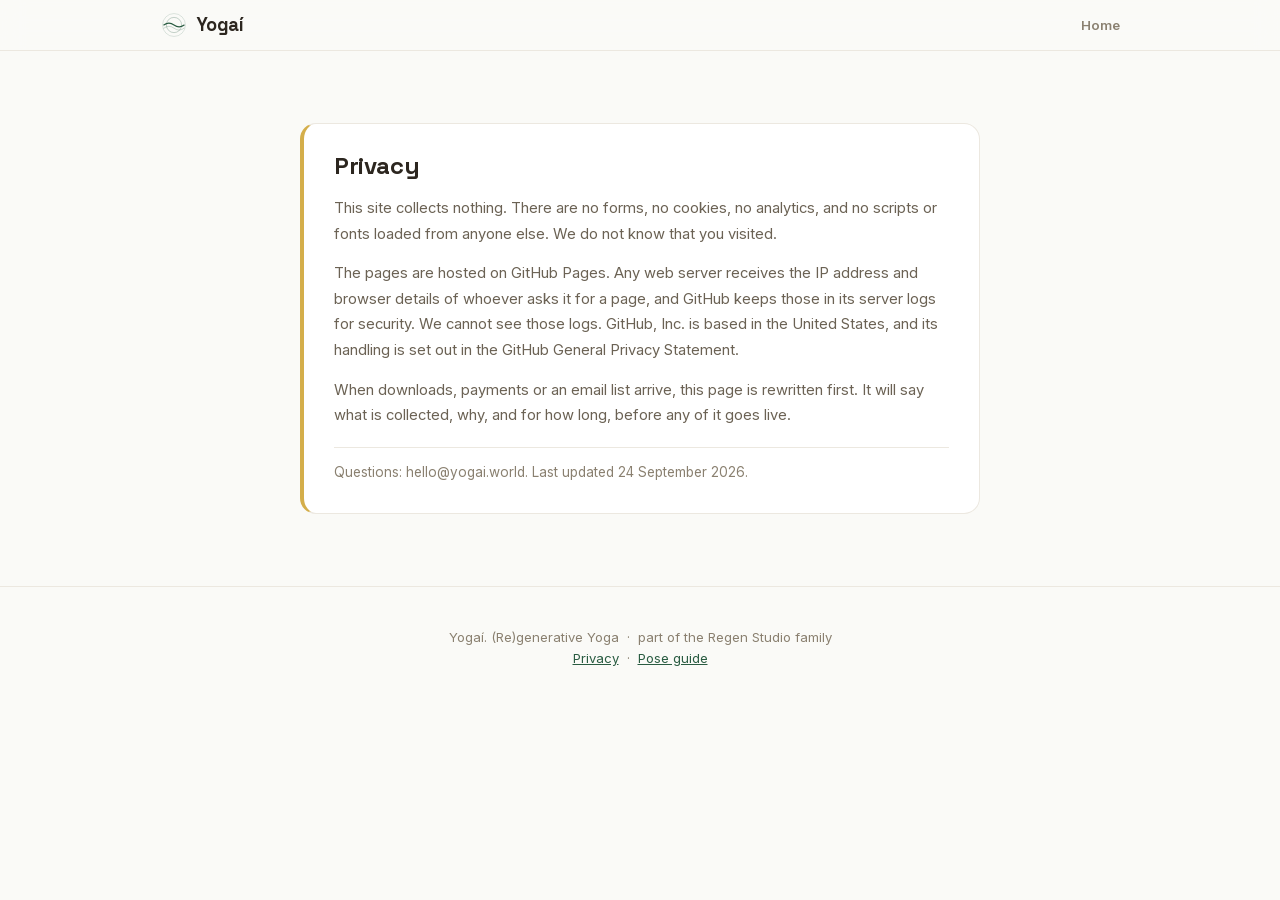
==== privacy.html @ 18ec5649 "Coming-soon page for yogai.world Built by build_site_previews.py --deploy in the private source repo" ====
<!DOCTYPE html>
<html lang="en" dir="ltr">
<head>
<meta charset="utf-8">
<meta name="viewport" content="width=device-width, initial-scale=1">
<title>Yogaí: Privacy</title>
<link rel="stylesheet" href="assets/fonts/fonts.css">
<style>
    :root {
      --forest-50: #e8f0eb; --forest-100: #c4dece; --forest-200: #8dbb9e;
      --forest-300: #6b9e80; --forest-400: #4a7d5e; --forest-500: #2a5c42;
      --forest-600: #224b37; --forest-700: #1a3d2c; --forest-800: #163328;
      --forest-900: #0c1a14;
      --gold-50: #fef9ed; --gold-100: #fcefc8; --gold-200: #f0d98a;
      --gold-300: #e8c86a; --gold-400: #d4ae4a; --gold-500: #c9a035;
      --gold-600: #a8852c; --gold-700: #8a6d1e;
      --stone-50: #fafaf7; --stone-100: #f5f3ee; --stone-200: #ece8e0;
      --stone-300: #ddd7cc; --stone-400: #b5ad9e; --stone-500: #8a8070;
      --stone-600: #6b6254; --stone-700: #4a4238; --stone-800: #2c261f;
    }

    *, *::before, *::after { box-sizing: border-box; margin: 0; padding: 0; }
    html { scroll-behavior: smooth; }
    body {
      font-family: 'Inter', system-ui, sans-serif;
      background: var(--stone-50);
      color: var(--stone-800);
      line-height: 1.6;
      -webkit-font-smoothing: antialiased;
    }
    h1,h2,h3,h4,h5 { font-family: 'Space Grotesk', sans-serif; letter-spacing: -.02em; line-height: 1.15; }

    /* Nav */
    .comp-nav {
      position: sticky; top: 0; z-index: 90;
      background: color-mix(in srgb, var(--stone-50) 88%, transparent);
      backdrop-filter: blur(12px); -webkit-backdrop-filter: blur(12px);
      border-bottom: 1px solid var(--stone-200); padding: .65rem 1.5rem;
    }
    .comp-nav__inner { max-width: 960px; margin: 0 auto; display: flex; align-items: center; justify-content: space-between; }
    .comp-nav .logo { font-family: 'Space Grotesk',sans-serif; font-size: 1.15rem; font-weight: 700; color: var(--stone-800); text-decoration: none; letter-spacing: -.01em; display: flex; align-items: center; gap: .5rem; }
    .comp-nav .nav-links { display: flex; gap: 1.25rem; list-style: none; }
    .comp-nav .nav-links a { font-size: .82rem; font-weight: 600; color: var(--stone-500); text-decoration: none; }
    .comp-nav .nav-links a:hover { color: var(--forest-500); }

    /* Hero */
    .comp-hero {
      position: relative; overflow: hidden; text-align: center;
      padding: clamp(5rem,12vw,9rem) 1.5rem clamp(3.5rem,7vw,6rem);
      background: var(--stone-50);
    }
    .comp-hero .hero-art { position: absolute; inset: 0; pointer-events: none; }
    .comp-hero .hero-content { position: relative; z-index: 1; max-width: 700px; margin: 0 auto; }
    .comp-hero .eyebrow { font-family: 'Space Grotesk',sans-serif; font-size: .7rem; font-weight: 700; text-transform: uppercase; letter-spacing: .14em; color: var(--forest-400); margin-bottom: .75rem; }
    .comp-hero h1 { font-size: clamp(2.2rem,5vw,3.5rem); font-weight: 700; color: var(--stone-800); margin-bottom: .75rem; }
    .comp-hero h1 span { color: var(--forest-500); }
    .comp-hero .tagline { font-size: 1.05rem; color: var(--stone-500); max-width: 46ch; margin: 0 auto 2rem; line-height: 1.7; }
    .comp-hero .ctas { display: flex; gap: 1rem; justify-content: center; flex-wrap: wrap; margin-bottom: 1.5rem; }
    .comp-hero .trust { font-size: .78rem; color: var(--stone-400); }

    /* Buttons */
    .btn {
      display: inline-flex; align-items: center; gap: .5rem;
      padding: .8rem 1.75rem; font-family: 'Space Grotesk',sans-serif;
      font-weight: 700; font-size: .95rem; border-radius: 12px;
      text-decoration: none; border: 2px solid transparent;
      cursor: pointer; transition: all .25s cubic-bezier(.4,0,.2,1);
    }
    .btn svg { width: 16px; height: 16px; flex-shrink: 0; }
    .btn--primary { background: linear-gradient(180deg,var(--forest-400),var(--forest-500)); color: #fff; border-color: var(--forest-500); box-shadow: 0 2px 8px rgba(42,92,66,.2); }
    .btn--primary:hover { transform: translateY(-1px); box-shadow: 0 0 24px rgba(42,92,66,.3); color: #fff; }
    .btn--secondary { background: transparent; color: var(--forest-500); border-color: var(--forest-500); }
    .btn--secondary:hover { background: rgba(42,92,66,.06); transform: translateY(-1px); }
    .btn--accent { background: linear-gradient(180deg,var(--gold-400),var(--gold-500)); color: #fff; border-color: var(--gold-500); box-shadow: 0 2px 8px rgba(201,160,53,.2); }
    .btn--accent:hover { transform: translateY(-1px); box-shadow: 0 0 24px rgba(201,160,53,.3); color: #fff; }
    .btn--sm { padding: .5rem 1.1rem; font-size: .85rem; border-radius: 10px; }
    .btn--ghost { background: transparent; color: var(--stone-500); border-color: var(--stone-300); }
    .btn--ghost:hover { border-color: var(--forest-500); color: var(--forest-500); }

    /* Wave Divider */
    .wave-div { display: block; width: 100%; margin-top: -1px; }
    .wave-div--flip { transform: scaleY(-1); margin-top: 0; margin-bottom: -1px; }

    /* Section Header */
    .sh { text-align: center; margin-bottom: 2.5rem; }
    .sh h2 { font-size: clamp(1.75rem,3.5vw,2.5rem); font-weight: 700; color: var(--stone-800); margin-bottom: .4rem; }
    .sh p { color: var(--stone-500); font-size: 1.05rem; max-width: 50ch; margin: 0 auto; }
    .sh .orn { display: block; margin: .4rem auto 0; width: 72px; }

    /* Stats Bar */
    .stats-bar {
      max-width: 700px; margin: -2rem auto 0; position: relative; z-index: 2;
      display: flex; justify-content: center; gap: 0;
      background: #fff; border: 1px solid var(--stone-200);
      border-radius: 14px; box-shadow: 0 4px 16px rgba(42,36,20,.06);
      overflow: hidden;
    }
    .stat {
      flex: 1; text-align: center; padding: 1.25rem .75rem;
      position: relative;
    }
    .stat + .stat::before {
      content: ""; position: absolute; left: 0; top: 20%; bottom: 20%;
      width: 1px; background: var(--stone-200);
    }
    .stat-val { font-family: 'Space Grotesk',sans-serif; font-weight: 700; font-size: 1.4rem; color: var(--forest-500); line-height: 1; }
    .stat-lbl { font-size: .72rem; font-weight: 600; color: var(--stone-400); margin-top: .15rem; }
    .stat::after {
      content: ""; position: absolute; top: 50%; left: 50%;
      width: 50px; height: 50px; transform: translate(-50%,-55%);
      border-radius: 50%; border: 1.5px solid var(--forest-100);
      pointer-events: none;
    }

    /* Lessons Section */
    .comp-lessons {
      position: relative; padding: clamp(3rem,6vw,5rem) 1.5rem;
      background: var(--stone-100);
    }
    .comp-lessons::before {
      content: ""; position: absolute; inset: 0;
      background-image: url("data:image/svg+xml,%3Csvg xmlns='http://www.w3.org/2000/svg' viewBox='0 0 200 200'%3E%3Ccircle cx='100' cy='100' r='80' fill='none' stroke='%232a5c42' stroke-width='.5' opacity='.5'/%3E%3Ccircle cx='100' cy='100' r='55' fill='none' stroke='%232a5c42' stroke-width='.5' opacity='.4'/%3E%3Ccircle cx='100' cy='100' r='30' fill='none' stroke='%232a5c42' stroke-width='.5' opacity='.3'/%3E%3Cpath d='M0,100 Q50,70 100,100 T200,100' fill='none' stroke='%232a5c42' stroke-width='.6' opacity='.4'/%3E%3Cpath d='M0,110 Q50,80 100,110 T200,110' fill='none' stroke='%232a5c42' stroke-width='.4' opacity='.3'/%3E%3C/svg%3E");
      background-size: 200px 200px;
      opacity: .04;
      pointer-events: none;
    }
    .comp-lessons > * { position: relative; z-index: 1; }
    .lessons-wrap { max-width: 760px; margin: 0 auto; }

    /* Module Accordion */
    .mod { margin-bottom: 1.25rem; border-radius: 14px; overflow: hidden; }
    .mod summary {
      display: flex; align-items: center; gap: .75rem;
      padding: 1rem 1.5rem; cursor: pointer; list-style: none;
      font-family: 'Space Grotesk',sans-serif; font-weight: 700; font-size: 1.05rem;
      user-select: none; background: var(--stone-200); color: var(--stone-800);
      transition: background .2s;
    }
    .mod summary::-webkit-details-marker { display: none; }
    .mod summary::before {
      content: ""; display: inline-block; width: 8px; height: 8px;
      border-right: 2.5px solid var(--stone-500); border-bottom: 2.5px solid var(--stone-500);
      transform: rotate(-45deg); transition: transform .25s; flex-shrink: 0;
    }
    details[open] > summary::before { transform: rotate(45deg); }
    .mod summary:hover { background: var(--stone-300); }
    .mod-badge {
      font-family: 'Space Grotesk',sans-serif; font-size: .62rem; font-weight: 700;
      padding: .12rem .55rem; border-radius: 6px; letter-spacing: .05em;
    }
    .mod-badge--free { background: var(--forest-500); color: #fff; }
    .mod-badge--paid { background: var(--gold-500); color: #fff; }
    .mod-body { background: #fff; }

    /* Lesson Player Row */
    .lp {
      display: grid; grid-template-columns: auto 1fr auto auto;
      gap: .35rem .75rem; align-items: center;
      padding: .85rem 1.25rem; border-bottom: 1px solid var(--stone-100);
      transition: background .15s;
    }
    .lp:hover { background: var(--stone-50); }
    .lp .play-ring {
      width: 36px; height: 36px; border-radius: 50%;
      background: linear-gradient(180deg,var(--forest-400),var(--forest-500));
      color: #fff; display: flex; align-items: center; justify-content: center;
      cursor: pointer; position: relative; flex-shrink: 0;
      box-shadow: 0 2px 6px rgba(42,92,66,.15);
      transition: box-shadow .2s;
    }
    .lp .play-ring:hover { box-shadow: 0 0 16px rgba(42,92,66,.25); }
    .lp .play-ring svg { width: 12px; height: 12px; margin-left: 1px; }
    .lp .play-ring::before { content: ""; position: absolute; inset: -4px; border-radius: 50%; border: 1.5px solid var(--forest-300); opacity: .3; }
    .lp .play-ring::after { content: ""; position: absolute; inset: -9px; border-radius: 50%; border: 1px solid var(--forest-200); opacity: .15; }

    .lp .lp-info { display: flex; flex-wrap: wrap; align-items: center; gap: .3rem .6rem; min-width: 0; }
    .lp .num { font-family: 'Space Grotesk',sans-serif; font-weight: 700; font-size: .82rem; color: var(--forest-400); }
    .lp .stag { font-size: .65rem; font-weight: 700; padding: .1rem .45rem; border-radius: 5px; }
    .stag--ha { background: rgba(42,92,66,.08); color: var(--forest-500); }
    .stag--vi { background: rgba(37,99,235,.07); color: #2563eb; }
    .lp .ttl { font-weight: 600; font-size: .92rem; color: var(--stone-800); }
    .lp .dur { font-size: .75rem; color: var(--stone-400); }

    /* Waveform bars */
    .lp .wave-bars {
      grid-column: 2/3; display: flex; align-items: center; gap: 1.5px; height: 28px; padding: 3px 0;
    }
    .lp .wave-bars span { flex: 1; border-radius: 1.5px; min-width: 1.5px; background: var(--stone-200); transition: background .1s; }
    .lp .wave-bars span.played { background: var(--forest-400); }

    .lp .dl-link {
      font-size: .72rem; font-weight: 600; color: var(--stone-400);
      text-decoration: none; display: flex; align-items: center; gap: .25rem;
      padding: .3rem .6rem; border-radius: 6px; transition: all .2s;
    }
    .lp .dl-link:hover { color: var(--forest-500); background: rgba(42,92,66,.05); }
    .lp .dl-link svg { width: 12px; height: 12px; }
    .lp .lp-time { font-family: 'Space Grotesk',sans-serif; font-size: .7rem; font-weight: 600; color: var(--stone-400); white-space: nowrap; }

    .mod-actions {
      display: flex; gap: .75rem; justify-content: center; flex-wrap: wrap;
      padding: 1.25rem 1.5rem; border-top: 1px solid var(--stone-100);
      background: linear-gradient(180deg,#fff,var(--stone-50));
    }

    /* Lesson list (paid) */
    .ll { display: flex; flex-wrap: wrap; align-items: center; gap: .2rem .5rem; padding: .65rem 1.25rem; font-size: .85rem; border-bottom: 1px solid var(--stone-100); }
    .ll .num { font-weight: 700; color: var(--stone-400); min-width: 3ch; font-size: .8rem; }
    .ll .ttl { font-weight: 600; color: var(--stone-800); flex: 1 1 180px; }
    .ll .voice { font-size: .72rem; color: var(--stone-400); }
    .ll .dur { font-size: .72rem; color: var(--stone-400); }

    .mod-preview { display: flex; align-items: center; gap: .75rem; flex-wrap: wrap; padding: .85rem 1.25rem; border-top: 1px solid var(--stone-100); background: var(--stone-50); }
    .mod-preview .plabel { font-size: .78rem; font-weight: 600; color: var(--stone-500); }
    .mod-preview .audio-ph { flex: 1 1 160px; height: 28px; background: var(--stone-200); border-radius: 6px; }

    /* Module Journey */
    .journey { padding: 1rem 0; display: flex; align-items: center; justify-content: space-between; position: relative; max-width: 640px; margin: 0 auto; }
    .journey::before { content: ""; position: absolute; top: 50%; left: 28px; right: 28px; height: 2px; background: var(--stone-200); transform: translateY(-50%); }
    .jnode { position: relative; z-index: 1; display: flex; flex-direction: column; align-items: center; gap: .35rem; }
    .jnode .ring {
      width: 44px; height: 44px; border-radius: 50%;
      display: flex; align-items: center; justify-content: center;
      font-family: 'Space Grotesk',sans-serif; font-weight: 700; font-size: .82rem;
      position: relative;
    }
    .jnode .ring::before { content: ""; position: absolute; inset: -5px; border-radius: 50%; border: 1.5px solid; opacity: .2; }
    .jnode .ring::after { content: ""; position: absolute; inset: -11px; border-radius: 50%; border: 1px solid; opacity: .08; }
    .jnode .jlbl { font-size: .6rem; font-weight: 600; white-space: nowrap; }
    .jnode--on .ring { background: var(--forest-500); color: #fff; }
    .jnode--on .ring::before,.jnode--on .ring::after { border-color: var(--forest-500); }
    .jnode--on .jlbl { color: var(--forest-600); }
    .jnode--off .ring { background: var(--stone-200); color: var(--stone-400); }
    .jnode--off .ring::before,.jnode--off .ring::after { border-color: var(--stone-300); }
    .jnode--off .jlbl { color: var(--stone-400); }
    .jnode--gold .ring { background: var(--gold-500); color: #fff; }
    .jnode--gold .ring::before,.jnode--gold .ring::after { border-color: var(--gold-500); }
    .jnode--gold .jlbl { color: var(--gold-600); }

    /* Pricing */
    .comp-pricing { padding: clamp(3rem,6vw,5rem) 1.5rem; background: #fff; }
    .price-grid { display: grid; grid-template-columns: 1fr 1.15fr; gap: 1.5rem; max-width: 760px; margin: 0 auto; }
    @media(max-width:600px) { .price-grid { grid-template-columns: 1fr; } }

    .pcard {
      background: var(--stone-50); border: 1px solid var(--stone-200);
      border-radius: 18px; padding: 2rem; display: flex; flex-direction: column;
      transition: transform .25s, box-shadow .25s;
    }
    .pcard:hover { transform: translateY(-2px); }
    .pcard .tier { font-family: 'Space Grotesk',sans-serif; font-size: .68rem; font-weight: 700; text-transform: uppercase; letter-spacing: .1em; color: var(--forest-400); margin-bottom: .15rem; }
    .pcard .pname { font-family: 'Space Grotesk',sans-serif; font-size: 1.25rem; font-weight: 700; color: var(--stone-800); margin-bottom: .75rem; }
    .pcard .pprice { font-family: 'Space Grotesk',sans-serif; font-size: 2.5rem; font-weight: 700; color: var(--stone-800); line-height: 1; margin-bottom: 1.25rem; }
    .pcard .pprice small { font-size: .75rem; font-weight: 400; color: var(--stone-400); font-family: 'Inter',sans-serif; }
    .pcard ul { list-style: none; flex: 1; margin-bottom: 1.5rem; }
    .pcard li { font-size: .85rem; color: var(--stone-600); line-height: 2; }
    .pcard li::before { content: "\2713  "; font-weight: 800; color: var(--forest-400); }
    .pcard .btn { width: 100%; justify-content: center; }

    .pcard--f {
      border: 2px solid var(--gold-400);
      background: linear-gradient(180deg, var(--gold-50) 0%, #fff 40%);
      box-shadow: 0 8px 28px rgba(201,160,53,.1);
      position: relative;
    }
    .pcard--f::before {
      content: "BEST VALUE"; position: absolute; top: 0; left: 50%; transform: translate(-50%,-50%);
      background: linear-gradient(135deg,var(--gold-400),var(--gold-500)); color: #fff;
      font-family: 'Space Grotesk',sans-serif; font-size: .58rem; font-weight: 700;
      padding: .2rem .9rem; border-radius: 999px; letter-spacing: .1em;
    }
    .pcard--f .tier { color: var(--gold-600); }
    .pcard--f li::before { color: var(--gold-500); }
    .pcard--f .savings {
      display: inline-block; background: rgba(201,160,53,.12); color: var(--gold-700);
      font-size: .75rem; font-weight: 700; padding: .25rem .65rem; border-radius: 6px;
      margin-bottom: 1rem;
    }

    /* Audience */
    .comp-audience { padding: clamp(3rem,6vw,5rem) 1.5rem; background: var(--stone-50); }
    .aud-grid { display: grid; grid-template-columns: repeat(auto-fit,minmax(260px,1fr)); gap: 1.25rem; max-width: 860px; margin: 0 auto; }
    .acard {
      background: #fff; border: 1px solid var(--stone-200); border-left: 4px solid var(--forest-400);
      border-radius: 14px; padding: 1.5rem 1.25rem;
      transition: box-shadow .25s, transform .25s;
    }
    .acard:hover { box-shadow: 0 6px 20px rgba(42,92,66,.06); transform: translateY(-2px); }
    .acard .icon { font-size: 1.5rem; margin-bottom: .4rem; }
    .acard p { font-size: .88rem; color: var(--stone-600); line-height: 1.7; }
    .acard strong { color: var(--stone-800); }

    /* AI Statement */
    .ai-stmt {
      max-width: 680px; margin: 0 auto; background: #fff;
      border: 2px solid var(--forest-500); border-left: 5px solid var(--forest-500);
      border-radius: 18px; padding: 2.25rem 2rem; text-align: center;
      position: relative; overflow: hidden;
    }
    .ai-stmt::before {
      content: ""; position: absolute; top: 50%; left: 50%;
      transform: translate(-50%,-50%); width: 350px; height: 350px;
      background:
        radial-gradient(circle, transparent 55px, var(--forest-50) 56px, var(--forest-50) 57px, transparent 58px),
        radial-gradient(circle, transparent 75px, var(--forest-50) 76px, var(--forest-50) 77px, transparent 78px),
        radial-gradient(circle, transparent 95px, var(--forest-50) 96px, var(--forest-50) 97px, transparent 98px),
        radial-gradient(circle, transparent 115px, var(--forest-50) 116px, var(--forest-50) 117px, transparent 118px);
      opacity: .5; pointer-events: none;
    }
    .ai-stmt > * { position: relative; z-index: 1; }
    .ai-stmt h3 { font-size: 1.4rem; font-weight: 700; color: var(--forest-600); margin-bottom: .6rem; }
    .ai-stmt p { color: var(--stone-600); font-size: .92rem; line-height: 1.75; max-width: 50ch; margin: 0 auto; }
    .ai-stmt strong { color: var(--stone-800); }

    /* FAQ */
    .faq-list { max-width: 700px; margin: 0 auto; padding: 0 1.5rem clamp(3rem,6vw,5rem); }
    .faq-i { border-bottom: 1px solid var(--stone-200); }
    .faq-i:first-child { border-top: 1px solid var(--stone-200); }
    .faq-i summary { display: flex; align-items: center; justify-content: space-between; gap: 1rem; padding: 1.15rem .25rem; cursor: pointer; font-weight: 600; font-size: .92rem; color: var(--stone-800); list-style: none; transition: color .2s; }
    .faq-i summary:hover { color: var(--forest-500); }
    .faq-i summary::-webkit-details-marker { display: none; }
    .faq-i summary::after { content: "+"; font-size: 1.2rem; font-weight: 300; color: var(--stone-400); flex-shrink: 0; }
    .faq-i[open] summary::after { content: "\2212"; }
    .faq-ans { padding: 0 .25rem 1.15rem; color: var(--stone-600); font-size: .88rem; line-height: 1.75; }

    /* Footer */
    .comp-footer { padding: 2rem 1.5rem; border-top: 1px solid var(--stone-200); text-align: center; background: var(--stone-50); }
    .comp-footer .brand { font-family: 'Space Grotesk',sans-serif; font-size: 1rem; font-weight: 700; color: var(--stone-800); margin-bottom: .4rem; display: flex; align-items: center; justify-content: center; gap: .4rem; }
    .comp-footer .flinks { display: flex; gap: 1rem; justify-content: center; flex-wrap: wrap; margin-bottom: .6rem; list-style: none; }
    .comp-footer .flinks a { font-size: .78rem; color: var(--stone-500); text-decoration: none; }
    .comp-footer .flinks a:hover { color: var(--forest-500); }
    .comp-footer .legal { font-size: .7rem; color: var(--stone-400); }

    @media(max-width:600px) {
      .comp-hero h1 { font-size: 2rem; }
      .comp-hero .ctas { flex-direction: column; align-items: center; }
      .comp-hero .ctas .btn { width: 100%; max-width: 320px; justify-content: center; }
      .stats-bar { flex-wrap: wrap; }
      .stat { min-width: 80px; }
      .lp { grid-template-columns: auto 1fr; }
      .lp .wave-bars { grid-column: 1/-1; }
      .lp .dl-link { grid-column: 1/-1; justify-self: start; }
      .journey { flex-wrap: wrap; gap: .5rem; justify-content: center; }
      .comp-nav .nav-links { display: none; }
    }
  </style>
<style>/* === Animated Hero === */
.hero--animated {
  position: relative;
  overflow: hidden;
  min-block-size: min(80svh, 700px);
  display: grid;
  grid-template-columns: 1fr 1fr;
  align-items: center;
  gap: var(--space-8);
  padding: var(--space-16) var(--space-8);
  max-inline-size: 1200px;
  margin-inline: auto;
}

/* Subtle atmospheric blobs — z:0, toned down for white bg */
.hero__blob {
  position: absolute;
  border-radius: 50%;
  filter: blur(80px);
  opacity: .12;
  will-change: transform;
  animation: hero-drift ease-in-out infinite;
  pointer-events: none;
  z-index: 0;
}

.hero__blob--1 {
  width: 400px; height: 400px;
  background: radial-gradient(circle, rgba(42,92,66,.15), transparent 70%);
  top: 10%; left: 5%;
  animation-duration: 24s;
}

.hero__blob--2 {
  width: 300px; height: 300px;
  background: radial-gradient(circle, rgba(201,160,53,.08), transparent 70%);
  top: 35%; right: 8%;
  animation-duration: 30s;
  animation-delay: -10s;
}

.hero__blob--3 {
  width: 250px; height: 250px;
  background: radial-gradient(circle, rgba(106,158,128,.1), transparent 70%);
  bottom: 10%; left: 30%;
  animation-duration: 26s;
  animation-delay: -16s;
}

@keyframes hero-drift {
  0%, 100% { transform: translate(0, 0) scale(1); }
  33% { transform: translate(30px, -20px) scale(1.05); }
  66% { transform: translate(-20px, 15px) scale(.95); }
}

/* Animation container — left column */
.hero__anim {
  position: relative;
  width: 100%;
  aspect-ratio: 1;
  max-inline-size: 500px;
  margin-inline: auto;
}

/* 5 breathing rings — the logo mark */
.hero__rings {
  position: absolute;
  inset: 0;
  display: flex;
  align-items: center;
  justify-content: center;
  pointer-events: none;
}

.hero__ring {
  position: absolute;
  width: 408px;
  height: 408px;
  border-radius: 50%;
  border: 2.5px solid #2a5c42;
  will-change: transform, opacity;
  transform: scale(0.12);
  opacity: 0;
  animation: hero-ripple 15s ease-out infinite;
}

.hero__ring:nth-child(2) { animation-delay: 3s; }
.hero__ring:nth-child(3) { animation-delay: 6s; }
.hero__ring:nth-child(4) { animation-delay: 9s; }
.hero__ring:nth-child(5) { animation-delay: 12s; }

@keyframes hero-ripple {
  0%   { transform: scale(0.12); opacity: 0.65; }
  60%  { opacity: 0.3; }
  100% { transform: scale(1); opacity: 0; }
}

/* Wave — proportional, centered in animation container */
.hero__wave {
  position: absolute;
  left: 50%;
  top: 50%;
  transform: translate(-50%, -50%);
  width: 408px;
  pointer-events: none;
  z-index: 1;
}

/* Text column — right side */
.hero__text {
  position: relative;
  z-index: 1;
}

.hero__title {
  font-family: 'Space Grotesk', var(--font-display);
  font-size: clamp(2.5rem, 4vw + 1rem, 4.5rem);
  font-weight: 700;
  color: var(--color-text);
  letter-spacing: -0.04em;
  line-height: .9;
  /* Was --space-3. With line-height .9 on type up to 4.5rem, 0.75rem put the
     tagline almost against the word, while the gap below the tagline was 2rem —
     tight, then loose. Julie, 9 September: "de tekst (RE)GENERATIVE YOGA staat
     te dicht op de titel Yogaí". Evened out against the subtitle rule below. */
  margin-block-end: var(--space-5);
}

.hero--animated .hero__subtitle {
  font-family: 'Space Grotesk', var(--font-display);
  font-size: clamp(0.65rem, 0.6vw + 0.4rem, 0.85rem);
  font-weight: 700;
  color: #c9a035;
  letter-spacing: 0.2em;
  text-transform: uppercase;
  margin-block-end: var(--space-6);
}

.hero--animated .hero__tagline {
  font-size: var(--text-lg);
  color: var(--color-text-secondary);
  max-inline-size: 50ch;
  margin-block-end: var(--space-8);
}

.hero--animated .hero__trust {
  color: var(--color-text-muted);
}

@media (prefers-reduced-motion: reduce) {
  .hero__blob { animation: none !important; opacity: .08; }
  .hero__ring {
    animation: none !important;
  }
  .hero__ring:nth-child(1) { transform: scale(0.15) !important; opacity: 0.5 !important; }
  .hero__ring:nth-child(2) { transform: scale(0.24) !important; opacity: 0.4 !important; }
  .hero__ring:nth-child(3) { transform: scale(0.38) !important; opacity: 0.25 !important; }
  .hero__ring:nth-child(4) { transform: scale(0.62) !important; opacity: 0.15 !important; }
  .hero__ring:nth-child(5) { transform: scale(1) !important; opacity: 0.08 !important; }
}

@media (max-width: 767px) {
  .hero--animated {
    grid-template-columns: 1fr;
    text-align: center;
    min-block-size: auto;
    padding-block: var(--space-12);
  }
  .hero__anim {
    max-inline-size: 320px;
    order: -1;
  }
  .hero__wave {
    width: 272px;
  }
  .hero__text {
    text-align: center;
  }
  .hero__ctas {
    justify-content: center;
  }
}
</style>

<style>
  /* Review banner — these are not deployed pages. */
  .rv { background: var(--forest-700); color: var(--forest-50);
        padding: .7rem 1.5rem; font-size: .82rem; text-align: center; }
  .rv strong { color: #fff; }
  .rv span { opacity: .75; }

  /* Coming-soon hero badge */
  .cs-badge { display:inline-block; background: var(--gold-100);
    color: var(--gold-700); border:1px solid var(--gold-300);
    border-radius:999px; padding:.3rem .9rem; font-size:.72rem;
    font-weight:700; letter-spacing:.1em; text-transform:uppercase;
    margin-bottom:1rem; }

  /* Module list on the coming-soon page */
  .mod-grid { max-width:820px; margin:0 auto; display:grid;
    grid-template-columns:repeat(auto-fit,minmax(240px,1fr)); gap:.9rem; }
  .mod-card { background:#fff; border:1px solid var(--stone-200);
    border-radius:14px; padding:1.1rem 1.25rem; }
  .mod-card h3 { font-size:1rem; color:var(--stone-800); margin-bottom:.3rem; }
  .mod-card p { font-size:.85rem; color:var(--stone-500); }
  .mod-card .tag { display:inline-block; margin-top:.6rem; font-size:.68rem;
    font-weight:700; letter-spacing:.08em; text-transform:uppercase;
    padding:.2rem .55rem; border-radius:6px; }
  .tag--free { background:var(--forest-50); color:var(--forest-600); }
  .tag--soon { background:var(--gold-50); color:var(--gold-700); }
  .tag--design { background:var(--stone-100); color:var(--stone-500); }
  .hero__lede { color:var(--stone-600); font-size:.95rem; line-height:1.7;
    max-width:44ch; margin-top:.9rem; }
  .hero__cta { margin-top:1.4rem; }

  /* Personalisation panel — the piece with no prior art */
  .pers { max-width:820px; margin:0 auto; background:#fff;
    border:2px solid var(--forest-500); border-radius:18px;
    padding:2rem 1.75rem; }
  .pers h3 { font-size:1.35rem; color:var(--forest-600); margin-bottom:.4rem; }
  .pers > p { color:var(--stone-600); font-size:.92rem; max-width:56ch;
    margin-bottom:1.5rem; }
  .pers-row { margin-bottom:1.4rem; }
  .pers-row h4 { font-family:'Space Grotesk',sans-serif; font-size:.72rem;
    font-weight:700; letter-spacing:.12em; text-transform:uppercase;
    color:var(--stone-500); margin-bottom:.6rem; }
  .opts { display:flex; gap:.6rem; flex-wrap:wrap; }
  .opt { border:1.5px solid var(--stone-300); background:var(--stone-50);
    border-radius:12px; padding:.7rem 1rem; cursor:pointer; font:inherit;
    font-size:.88rem; color:var(--stone-700); text-align:left; min-width:150px; }
  .opt small { display:block; font-size:.74rem; color:var(--stone-500);
    margin-top:.15rem; }
  .opt:hover { border-color:var(--forest-300); }
  .opt[aria-pressed="true"] { border-color:var(--forest-500);
    background:var(--forest-50); color:var(--forest-700); }
  .opt[aria-pressed="true"] small { color:var(--forest-600); }
  .pers-note { font-size:.82rem; color:var(--stone-500); border-top:1px solid
    var(--stone-200); padding-top:.9rem; margin-top:.4rem; }

  .sec { padding: clamp(2.5rem,6vw,4.5rem) 1.5rem; }
  .sec--alt { background: var(--stone-100); }
  .sh2 { text-align:center; max-width:640px; margin:0 auto 2rem; }
  .sh2 h2 { font-size:clamp(1.6rem,3.5vw,2.2rem); color:var(--stone-800);
    margin-bottom:.5rem; }
  .sh2 p { color:var(--stone-500); font-size:.95rem; }

  .lesson-row { display:flex; align-items:center; gap:1rem; background:#fff;
    border:1px solid var(--stone-200); border-radius:12px;
    padding:.85rem 1.1rem; margin-bottom:.6rem; }
  .lesson-row .n { font-family:'Space Grotesk',sans-serif; font-weight:700;
    color:var(--forest-400); font-size:.9rem; min-width:1.8rem; }
  .lesson-row .t { flex:1; font-size:.95rem; color:var(--stone-800); }
  .lesson-row .t small { display:block; color:var(--stone-500);
    font-size:.78rem; }
  .lesson-row .d { font-size:.82rem; color:var(--stone-500); }
  .lesson-row .play { width:34px; height:34px; border-radius:50%;
    border:1.5px solid var(--forest-400); color:var(--forest-500);
    background:#fff; display:grid; place-items:center; cursor:pointer; }

  .ai-note { max-width:680px; margin:0 auto; background:#fff;
    border:2px solid var(--forest-500); border-left:5px solid var(--forest-500);
    border-radius:18px; padding:2rem; text-align:center; }
  .ai-note h3 { font-size:1.3rem; color:var(--forest-600); margin-bottom:.6rem; }
  .ai-note p { color:var(--stone-600); font-size:.9rem; line-height:1.75;
    max-width:52ch; margin:0 auto; }
  .ai-note strong { color:var(--stone-800); }
  .ai-note p + p { margin-top:.9rem; }
  .ai-note__cant { font-size:.85rem !important; color:var(--stone-500) !important;
    border-top:1px solid var(--stone-200); padding-top:.9rem; margin-top:1.1rem !important; }
  .openbuild { max-width:680px; margin:0 auto; background:#fff;
    border:1px solid var(--stone-200); border-left:4px solid var(--gold-400);
    border-radius:16px; padding:1.75rem 1.9rem; }
  .openbuild p { color:var(--stone-600); font-size:.92rem; line-height:1.75; }
  .openbuild p + p { margin-top:.85rem; }
  .openbuild strong { color:var(--stone-800); }
  .openbuild__note { font-size:.85rem !important; color:var(--stone-500) !important;
    border-top:1px solid var(--stone-200); padding-top:.85rem; margin-top:1.1rem !important; }

  .ben-grid { display:grid; gap:1rem; max-width:900px; margin:0 auto;
    grid-template-columns:repeat(auto-fit,minmax(220px,1fr)); }
  .ben { background:#fff; border:1px solid var(--stone-200); border-radius:12px;
    padding:1.1rem 1.2rem; }
  .ben h4 { margin:0 0 .35rem; font-size:1rem; }
  .ben p { margin:0; font-size:.9rem; line-height:1.6; color:var(--stone-600); }
  .ftr { padding:2.5rem 1.5rem; text-align:center; color:var(--stone-500);
    font-size:.82rem; border-top:1px solid var(--stone-200); }
  .ftr a { color:var(--forest-500); }
</style>

<style>/* === Style Badges === */
.style-badge {
  display: inline-flex;
  align-items: center;
  padding: var(--space-1) var(--space-3);
  border-radius: var(--radius-full);
  font-size: var(--text-xs);
  font-weight: 600;
  white-space: nowrap;
  background: color-mix(in srgb, var(--badge-color) 15%, transparent);
  color: var(--badge-color);
  border: 1px solid color-mix(in srgb, var(--badge-color) 30%, transparent);
}

[data-theme="dark"] .style-badge {
  background: color-mix(in srgb, var(--badge-color) 20%, transparent);
  color: color-mix(in srgb, var(--badge-color) 100%, var(--white) 30%);
}

.style-badge--hatha { --badge-color: var(--style-hatha); }
.style-badge--vinyasa { --badge-color: var(--style-vinyasa); }
.style-badge--yin { --badge-color: var(--style-yin); }
.style-badge--restorative { --badge-color: var(--style-restorative); }
.style-badge--power { --badge-color: var(--style-power); }
.style-badge--kundalini { --badge-color: var(--style-kundalini); }
.style-badge--iyengar { --badge-color: var(--style-iyengar); }
.style-badge--ashtanga { --badge-color: var(--style-ashtanga); }

/* === Audio Players === */
.audio-section {
  padding-block: var(--section-pad);
  background: var(--color-bg-secondary);
}

.lesson-players {
  display: grid;
  gap: var(--space-4);
  margin-block-end: var(--space-8);
}

.lesson-player {
  display: grid;
  grid-template-columns: 1fr auto;
  grid-template-rows: auto auto;
  gap: var(--space-2) var(--space-4);
  align-items: center;
  background: var(--color-bg-elevated);
  border: 1px solid var(--color-border);
  border-radius: var(--radius-lg);
  padding: var(--space-4) var(--space-5);
  transition: box-shadow var(--transition);
}

.lesson-player:hover {
  box-shadow: var(--shadow-sm);
}

.lesson-player__info {
  display: flex;
  flex-wrap: wrap;
  align-items: center;
  gap: var(--space-2) var(--space-3);
  grid-column: 1 / -1;
}

@media (min-width: 640px) {
  .lesson-player__info {
    grid-column: 1 / 2;
  }
}

.lesson-player__number {
  font-weight: 700;
  font-size: var(--text-sm);
  color: var(--color-text-muted);
  min-inline-size: 2.5ch;
}

.lesson-player__title {
  font-weight: 600;
  font-size: var(--text-base);
  color: var(--color-text);
}

.lesson-player__duration {
  font-size: var(--text-sm);
  color: var(--color-text-muted);
}

.lesson-player__download {
  grid-column: 2 / 3;
  grid-row: 2 / 3;
  justify-self: end;
}

@media (min-width: 640px) {
  .lesson-player__download {
    grid-column: 2 / 3;
    grid-row: 1 / 3;
    align-self: center;
  }
}

.lesson-player__audio {
  grid-column: 1 / 2;
  grid-row: 2 / 3;
}

.lesson-player__audio audio {
  inline-size: 100%;
  block-size: 40px;
  border-radius: var(--radius-md);
}

/* Style native audio controls in dark mode */
[data-theme="dark"] .lesson-player__audio audio {
  filter: invert(1) hue-rotate(180deg);
  opacity: 0.85;
}

.audio-section__actions {
  display: flex;
  flex-wrap: wrap;
  gap: var(--space-4);
  justify-content: center;
}</style>
<style>
  /* An affordance that is deliberately inert, so the page never implies a
     recording or a download exists when it does not. */
  .is-off { opacity:.45; cursor:not-allowed; pointer-events:none; }
  .opt[disabled] { opacity:.45; cursor:not-allowed; }
  .mod-preview-audio { inline-size:100%; block-size:34px; margin:.6rem 0 .2rem; }
  .lesson-player__duration .dur { font-variant-numeric:tabular-nums; }
  .pers { margin-block-end:1.6rem; }
</style>
</head>
<body>

<nav class="comp-nav">
  <div class="comp-nav__inner">
    <a href="#" class="logo">
      <svg width="28" height="28" viewBox="0 0 44 44" fill="none"><circle cx="22" cy="22" r="18" stroke="#2a5c42" stroke-width="1.2" opacity=".2"/><circle cx="22" cy="22" r="12" stroke="#2a5c42" stroke-width="1.2" opacity=".35"/><path d="M6,22 Q14,16 22,22 T38,22" stroke="#2a5c42" stroke-width="1.8" fill="none" stroke-linecap="round"/><path d="M6,27 Q14,21 22,27 T38,27" stroke="#2a5c42" stroke-width="1" fill="none" stroke-linecap="round" opacity=".35"/></svg>
      Yogaí
    </a>
    <ul class="nav-links"><li><a href="./">Home</a></li></ul>
  </div>
</nav>

<section class="sec">
  <div class="openbuild">
    <h2 style="margin-bottom:1rem">Privacy</h2>
    <p>This site collects nothing. There are no forms, no cookies, no analytics,
    and no scripts or fonts loaded from anyone else. We do not know that you
    visited.</p>
    <p>The pages are hosted on GitHub Pages. Any web server receives the IP
    address and browser details of whoever asks it for a page, and GitHub keeps
    those in its server logs for security. We cannot see those logs. GitHub,
    Inc. is based in the United States, and its handling is set out in the
    GitHub General Privacy Statement.</p>
    <p>When downloads, payments or an email list arrive, this page is rewritten
    first. It will say what is collected, why, and for how long, before any of
    it goes live.</p>
    <p class="openbuild__note">Questions: hello@yogai.world. Last updated
    24 September 2026.</p>
  </div>
</section>

<!-- Hero wave animation -->
  <script>
  (function() {
    'use strict';

    var w1 = document.getElementById('hero-wave1');
    var w2 = document.getElementById('hero-wave2');
    if (!w1 || !w2) return;

    var W = 272, CY = 29, LOGO_AMP = 17, SEGS = 12;

    function buildQPath(amp, cy, phase) {
      cy = cy || CY;
      phase = phase || 0;
      // The modulo used to live here. It wrapped the travel back to zero every
      // 136 px, which is the snap Julie reported on 9 September. The caller now
      // bounds `phase` to one sweep and reverses it, so wrapping here would
      // reintroduce a jump at the far end of the sweep.
      var segW = 68, offset = -phase;
      var d = 'M' + offset.toFixed(1) + ',' + cy.toFixed(1);
      for (var i = 0; i < 6; i++) {
        var isUp = i % 2 === 0;
        var cpX = offset + i * segW + segW / 2;
        var cpY = isUp ? cy - amp : cy + amp;
        var endX = offset + (i + 1) * segW;
        d += ' Q' + cpX.toFixed(1) + ',' + cpY.toFixed(1) + ' ' + endX.toFixed(1) + ',' + cy.toFixed(1);
      }
      return d;
    }

    function buildCubicPath(fn) {
      var segW = W / SEGS, pts = [];
      for (var i = 0; i <= SEGS; i++) {
        var x = i * segW;
        pts.push({ x: x, y: fn(x) });
      }
      var d = 'M' + pts[0].x.toFixed(1) + ',' + pts[0].y.toFixed(1);
      for (var i = 0; i < SEGS; i++) {
        var p0 = pts[i], p1 = pts[i + 1];
        var sS = i > 0 ? (pts[i+1].y - pts[i-1].y) / (pts[i+1].x - pts[i-1].x) : (p1.y - p0.y) / (p1.x - p0.x);
        var sE = i < SEGS - 1 ? (pts[i+2].y - pts[i].y) / (pts[i+2].x - pts[i].x) : (p1.y - p0.y) / (p1.x - p0.x);
        var t = 0.33, dx = p1.x - p0.x;
        d += ' C' + (p0.x+dx*t).toFixed(1) + ',' + (p0.y+sS*dx*t).toFixed(1) + ' ' + (p1.x-dx*t).toFixed(1) + ',' + (p1.y-sE*dx*t).toFixed(1) + ' ' + p1.x.toFixed(1) + ',' + p1.y.toFixed(1);
      }
      return d;
    }

    var LOGO_PATH = buildQPath(LOGO_AMP);

    // Reduced motion: static wave, no animation
    if (window.matchMedia('(prefers-reduced-motion: reduce)').matches) {
      w1.setAttribute('d', LOGO_PATH);
      w1.style.strokeDashoffset = '0';
      w2.style.opacity = '0';
      return;
    }

    var DRAW_DUR = 2000, DELAY1 = 800, DELAY2 = 1000;
    var CYCLE_DUR = 16; // seconds per full chaos→balance→chaos cycle

    function lerp(a, b, t) { return a + (b - a) * t; }
    function easeOut3(t) { return 1 - Math.pow(1 - t, 3); }

    var startTime = null;

    function frame(now) {
      if (!startTime) startTime = now;
      var t = now - startTime, tSec = t / 1000;

      // Draw-on reveal
      var dp1 = Math.max(0, Math.min(1, easeOut3((t - DELAY1) / DRAW_DUR)));
      w1.style.strokeDashoffset = (1 - dp1).toString();
      var dp2 = Math.max(0, Math.min(1, easeOut3((t - DELAY2) / DRAW_DUR)));
      w2.style.strokeDashoffset = (1 - dp2).toString();
      if (t >= DELAY2 && parseFloat(w2.style.opacity || '0') < 1) w2.style.opacity = '1';

      // Perpetual convergence cycle (cosine oscillation after draw-on)
      var cycleT = Math.max(0, tSec - 3);
      var conv = 0.5 - 0.5 * Math.cos(cycleT * 2 * Math.PI / CYCLE_DUR);

      // No horizontal travel. The waves hold their position.
      //
      // This has now been wrong twice. Originally a linear ramp wrapped by a
      // modulo, which snapped back every 9.07 s. Reading her written note of
      // 9 September I replaced it with a cosine sweep that ran the wave out and
      // back. In the call of 10 September both of them said the travel itself
      // is the problem, not its shape:
      //
      //   Yvo 20:48  "ze mogen niet een soort van horizontaal bewegen over het
      //               scherm"
      //   Partner 21:02  "ik zou het ook mooier vinden als het allebei gewoon
      //               van links naar rechts de hele tijd hetzelfde blijft"
      //
      // Holding both at phase 0 also settles the other half of Yvo's note, that
      // the two waves appeared to change length. They did not: wave 1 slid while
      // wave 2's phase shifted on a different mechanism, so they drifted out of
      // step. Both span exactly two periods across the viewBox, and standing
      // still they stay that way and sink into one another on the convergence
      // cycle above, which is what he asked for.
      var phase = 0;
      var travelPhase = 0;

      // Shared oscillation
      var centerY = CY + 3 * Math.sin(tSec * 0.6) + 1.5 * Math.sin(tSec * 0.4);

      // Wave 1: Q-path + travel
      var w1Amp = LOGO_AMP + 4 * Math.sin(tSec * 0.5) + 2 * Math.sin(tSec * 0.3);
      w1.setAttribute('d', buildQPath(w1Amp, centerY, phase));

      // Wave 2: Fourier harmonics — perpetual chaos↔balance
      var chaos = 1 - conv;
      var w2Amp = lerp(w1Amp / 2 + 3, w1Amp / 2, conv);
      w2.setAttribute('d', buildCubicPath(function(x) {
        var base = x / W * Math.PI * 4 + travelPhase;
        var fundamental = -Math.sin(base);
        var h2 = chaos * 0.35 * Math.sin(base * 2.0 + tSec * 1.3);
        var h3 = chaos * 0.2 * Math.sin(base * 3.0 + tSec * 2.1);
        var h4 = chaos * 0.12 * Math.sin(base * 4.0 + tSec * 3.4);
        return centerY + w2Amp * (fundamental + h2 + h3 + h4);
      }));

      requestAnimationFrame(frame);
    }

    w1.setAttribute('d', LOGO_PATH);
    w2.setAttribute('d', LOGO_PATH);
    requestAnimationFrame(frame);
  })();
  </script>

<script>
// The chooser. Two axes, sound and pace, and every combination is a separate
// recording named on the audio element as a data attribute. Until 2026-09-10
// these were three buttons with no JavaScript behind them and no audio on the
// page to drive; Julie reviewed a mockup.
(function () {
  var players = document.querySelectorAll('audio.lesson-audio');
  var buttons = document.querySelectorAll('.opt[data-sound], .opt[data-speed]');
  if (!players.length || !buttons.length) return;

  var STORE = 'yogai-lesson-choice';
  var choice = {sound: 'voice', speed: 'standard'};
  try {
    var saved = JSON.parse(localStorage.getItem(STORE) || 'null');
    if (saved && saved.sound && saved.speed) choice = saved;
  } catch (e) {}

  function apply(remember) {
    buttons.forEach(function (b) {
      var axis = b.dataset.sound ? 'sound' : 'speed';
      b.setAttribute('aria-pressed', String(b.dataset[axis] === choice[axis]));
    });

    players.forEach(function (a) {
      var next = a.dataset['src' + cap(choice.sound) + cap(choice.speed)];
      var mins = a.dataset['mins' + cap(choice.speed)];
      var label = a.closest('.lesson-player');
      if (label && mins) {
        var slot = label.querySelector('.dur');
        if (slot) slot.textContent = mins;
      }
      if (!next || a.getAttribute('src') === next) return;
      // Changing src needs an explicit load(). Without it the element keeps the
      // buffer it already has and the chooser appears to do nothing.
      var at = a.currentTime, playing = !a.paused && !a.ended;
      a.setAttribute('src', next);
      a.load();
      if (at) {
        a.addEventListener('loadedmetadata', function once() {
          a.removeEventListener('loadedmetadata', once);
          // The slow recording is minutes longer, so the old position may not
          // exist in the new one. Clamp rather than throw.
          try { a.currentTime = Math.min(at, a.duration || at); } catch (e) {}
          if (playing) a.play();
        });
      } else if (playing) {
        a.play();
      }
    });

    if (remember) {
      try { localStorage.setItem(STORE, JSON.stringify(choice)); } catch (e) {}
    }
  }

  function cap(s) { return s.charAt(0).toUpperCase() + s.slice(1); }

  buttons.forEach(function (b) {
    b.addEventListener('click', function () {
      choice[b.dataset.sound ? 'sound' : 'speed'] =
        b.dataset.sound || b.dataset.speed;
      apply(true);
    });
  });

  // One player at a time, module teasers included. Two lessons at once tells
  // you nothing about either.
  var all = document.querySelectorAll('audio');
  all.forEach(function (a) {
    a.addEventListener('play', function () {
      all.forEach(function (o) { if (o !== a) o.pause(); });
    });
  });

  apply(false);
})();
</script>

<footer class="ftr">
  Yogaí. (Re)generative Yoga &nbsp;·&nbsp; part of the Regen Studio family<br>
  <a href="privacy.html">Privacy</a> &nbsp;·&nbsp;
  <a href="exercise-registry.html">Pose guide</a>
</footer>
</body>
</html>
---- assets/fonts/fonts.css ----
/* Self-hosted Google Fonts — generated by selfhost-fonts.py */

/* from https://fonts.googleapis.com/css2?family=Space+Grotesk:wght@400;500;600;700&family=Inter:wght@400;500;600;700;800&display=swap */
/* cyrillic-ext */
@font-face {
  font-family: 'Inter';
  font-style: normal;
  font-weight: 400;
  font-display: swap;
  src: url('./UcC73FwrK3iLTeHuS_nVMrMxCp50SjIa2JL7W0Q5n-wU.woff2') format('woff2');
  unicode-range: U+0460-052F, U+1C80-1C8A, U+20B4, U+2DE0-2DFF, U+A640-A69F, U+FE2E-FE2F;
}
/* cyrillic */
@font-face {
  font-family: 'Inter';
  font-style: normal;
  font-weight: 400;
  font-display: swap;
  src: url('./UcC73FwrK3iLTeHuS_nVMrMxCp50SjIa0ZL7W0Q5n-wU.woff2') format('woff2');
  unicode-range: U+0301, U+0400-045F, U+0490-0491, U+04B0-04B1, U+2116;
}
/* greek-ext */
@font-face {
  font-family: 'Inter';
  font-style: normal;
  font-weight: 400;
  font-display: swap;
  src: url('./UcC73FwrK3iLTeHuS_nVMrMxCp50SjIa2ZL7W0Q5n-wU.woff2') format('woff2');
  unicode-range: U+1F00-1FFF;
}
/* greek */
@font-face {
  font-family: 'Inter';
  font-style: normal;
  font-weight: 400;
  font-display: swap;
  src: url('./UcC73FwrK3iLTeHuS_nVMrMxCp50SjIa1pL7W0Q5n-wU.woff2') format('woff2');
  unicode-range: U+0370-0377, U+037A-037F, U+0384-038A, U+038C, U+038E-03A1, U+03A3-03FF;
}
/* vietnamese */
@font-face {
  font-family: 'Inter';
  font-style: normal;
  font-weight: 400;
  font-display: swap;
  src: url('./UcC73FwrK3iLTeHuS_nVMrMxCp50SjIa2pL7W0Q5n-wU.woff2') format('woff2');
  unicode-range: U+0102-0103, U+0110-0111, U+0128-0129, U+0168-0169, U+01A0-01A1, U+01AF-01B0, U+0300-0301, U+0303-0304, U+0308-0309, U+0323, U+0329, U+1EA0-1EF9, U+20AB;
}
/* latin-ext */
@font-face {
  font-family: 'Inter';
  font-style: normal;
  font-weight: 400;
  font-display: swap;
  src: url('./UcC73FwrK3iLTeHuS_nVMrMxCp50SjIa25L7W0Q5n-wU.woff2') format('woff2');
  unicode-range: U+0100-02BA, U+02BD-02C5, U+02C7-02CC, U+02CE-02D7, U+02DD-02FF, U+0304, U+0308, U+0329, U+1D00-1DBF, U+1E00-1E9F, U+1EF2-1EFF, U+2020, U+20A0-20AB, U+20AD-20C0, U+2113, U+2C60-2C7F, U+A720-A7FF;
}
/* latin */
@font-face {
  font-family: 'Inter';
  font-style: normal;
  font-weight: 400;
  font-display: swap;
  src: url('./UcC73FwrK3iLTeHuS_nVMrMxCp50SjIa1ZL7W0Q5nw.woff2') format('woff2');
  unicode-range: U+0000-00FF, U+0131, U+0152-0153, U+02BB-02BC, U+02C6, U+02DA, U+02DC, U+0304, U+0308, U+0329, U+2000-206F, U+20AC, U+2122, U+2191, U+2193, U+2212, U+2215, U+FEFF, U+FFFD;
}
/* cyrillic-ext */
@font-face {
  font-family: 'Inter';
  font-style: normal;
  font-weight: 500;
  font-display: swap;
  src: url('./UcC73FwrK3iLTeHuS_nVMrMxCp50SjIa2JL7W0Q5n-wU.woff2') format('woff2');
  unicode-range: U+0460-052F, U+1C80-1C8A, U+20B4, U+2DE0-2DFF, U+A640-A69F, U+FE2E-FE2F;
}
/* cyrillic */
@font-face {
  font-family: 'Inter';
  font-style: normal;
  font-weight: 500;
  font-display: swap;
  src: url('./UcC73FwrK3iLTeHuS_nVMrMxCp50SjIa0ZL7W0Q5n-wU.woff2') format('woff2');
  unicode-range: U+0301, U+0400-045F, U+0490-0491, U+04B0-04B1, U+2116;
}
/* greek-ext */
@font-face {
  font-family: 'Inter';
  font-style: normal;
  font-weight: 500;
  font-display: swap;
  src: url('./UcC73FwrK3iLTeHuS_nVMrMxCp50SjIa2ZL7W0Q5n-wU.woff2') format('woff2');
  unicode-range: U+1F00-1FFF;
}
/* greek */
@font-face {
  font-family: 'Inter';
  font-style: normal;
  font-weight: 500;
  font-display: swap;
  src: url('./UcC73FwrK3iLTeHuS_nVMrMxCp50SjIa1pL7W0Q5n-wU.woff2') format('woff2');
  unicode-range: U+0370-0377, U+037A-037F, U+0384-038A, U+038C, U+038E-03A1, U+03A3-03FF;
}
/* vietnamese */
@font-face {
  font-family: 'Inter';
  font-style: normal;
  font-weight: 500;
  font-display: swap;
  src: url('./UcC73FwrK3iLTeHuS_nVMrMxCp50SjIa2pL7W0Q5n-wU.woff2') format('woff2');
  unicode-range: U+0102-0103, U+0110-0111, U+0128-0129, U+0168-0169, U+01A0-01A1, U+01AF-01B0, U+0300-0301, U+0303-0304, U+0308-0309, U+0323, U+0329, U+1EA0-1EF9, U+20AB;
}
/* latin-ext */
@font-face {
  font-family: 'Inter';
  font-style: normal;
  font-weight: 500;
  font-display: swap;
  src: url('./UcC73FwrK3iLTeHuS_nVMrMxCp50SjIa25L7W0Q5n-wU.woff2') format('woff2');
  unicode-range: U+0100-02BA, U+02BD-02C5, U+02C7-02CC, U+02CE-02D7, U+02DD-02FF, U+0304, U+0308, U+0329, U+1D00-1DBF, U+1E00-1E9F, U+1EF2-1EFF, U+2020, U+20A0-20AB, U+20AD-20C0, U+2113, U+2C60-2C7F, U+A720-A7FF;
}
/* latin */
@font-face {
  font-family: 'Inter';
  font-style: normal;
  font-weight: 500;
  font-display: swap;
  src: url('./UcC73FwrK3iLTeHuS_nVMrMxCp50SjIa1ZL7W0Q5nw.woff2') format('woff2');
  unicode-range: U+0000-00FF, U+0131, U+0152-0153, U+02BB-02BC, U+02C6, U+02DA, U+02DC, U+0304, U+0308, U+0329, U+2000-206F, U+20AC, U+2122, U+2191, U+2193, U+2212, U+2215, U+FEFF, U+FFFD;
}
/* cyrillic-ext */
@font-face {
  font-family: 'Inter';
  font-style: normal;
  font-weight: 600;
  font-display: swap;
  src: url('./UcC73FwrK3iLTeHuS_nVMrMxCp50SjIa2JL7W0Q5n-wU.woff2') format('woff2');
  unicode-range: U+0460-052F, U+1C80-1C8A, U+20B4, U+2DE0-2DFF, U+A640-A69F, U+FE2E-FE2F;
}
/* cyrillic */
@font-face {
  font-family: 'Inter';
  font-style: normal;
  font-weight: 600;
  font-display: swap;
  src: url('./UcC73FwrK3iLTeHuS_nVMrMxCp50SjIa0ZL7W0Q5n-wU.woff2') format('woff2');
  unicode-range: U+0301, U+0400-045F, U+0490-0491, U+04B0-04B1, U+2116;
}
/* greek-ext */
@font-face {
  font-family: 'Inter';
  font-style: normal;
  font-weight: 600;
  font-display: swap;
  src: url('./UcC73FwrK3iLTeHuS_nVMrMxCp50SjIa2ZL7W0Q5n-wU.woff2') format('woff2');
  unicode-range: U+1F00-1FFF;
}
/* greek */
@font-face {
  font-family: 'Inter';
  font-style: normal;
  font-weight: 600;
  font-display: swap;
  src: url('./UcC73FwrK3iLTeHuS_nVMrMxCp50SjIa1pL7W0Q5n-wU.woff2') format('woff2');
  unicode-range: U+0370-0377, U+037A-037F, U+0384-038A, U+038C, U+038E-03A1, U+03A3-03FF;
}
/* vietnamese */
@font-face {
  font-family: 'Inter';
  font-style: normal;
  font-weight: 600;
  font-display: swap;
  src: url('./UcC73FwrK3iLTeHuS_nVMrMxCp50SjIa2pL7W0Q5n-wU.woff2') format('woff2');
  unicode-range: U+0102-0103, U+0110-0111, U+0128-0129, U+0168-0169, U+01A0-01A1, U+01AF-01B0, U+0300-0301, U+0303-0304, U+0308-0309, U+0323, U+0329, U+1EA0-1EF9, U+20AB;
}
/* latin-ext */
@font-face {
  font-family: 'Inter';
  font-style: normal;
  font-weight: 600;
  font-display: swap;
  src: url('./UcC73FwrK3iLTeHuS_nVMrMxCp50SjIa25L7W0Q5n-wU.woff2') format('woff2');
  unicode-range: U+0100-02BA, U+02BD-02C5, U+02C7-02CC, U+02CE-02D7, U+02DD-02FF, U+0304, U+0308, U+0329, U+1D00-1DBF, U+1E00-1E9F, U+1EF2-1EFF, U+2020, U+20A0-20AB, U+20AD-20C0, U+2113, U+2C60-2C7F, U+A720-A7FF;
}
/* latin */
@font-face {
  font-family: 'Inter';
  font-style: normal;
  font-weight: 600;
  font-display: swap;
  src: url('./UcC73FwrK3iLTeHuS_nVMrMxCp50SjIa1ZL7W0Q5nw.woff2') format('woff2');
  unicode-range: U+0000-00FF, U+0131, U+0152-0153, U+02BB-02BC, U+02C6, U+02DA, U+02DC, U+0304, U+0308, U+0329, U+2000-206F, U+20AC, U+2122, U+2191, U+2193, U+2212, U+2215, U+FEFF, U+FFFD;
}
/* cyrillic-ext */
@font-face {
  font-family: 'Inter';
  font-style: normal;
  font-weight: 700;
  font-display: swap;
  src: url('./UcC73FwrK3iLTeHuS_nVMrMxCp50SjIa2JL7W0Q5n-wU.woff2') format('woff2');
  unicode-range: U+0460-052F, U+1C80-1C8A, U+20B4, U+2DE0-2DFF, U+A640-A69F, U+FE2E-FE2F;
}
/* cyrillic */
@font-face {
  font-family: 'Inter';
  font-style: normal;
  font-weight: 700;
  font-display: swap;
  src: url('./UcC73FwrK3iLTeHuS_nVMrMxCp50SjIa0ZL7W0Q5n-wU.woff2') format('woff2');
  unicode-range: U+0301, U+0400-045F, U+0490-0491, U+04B0-04B1, U+2116;
}
/* greek-ext */
@font-face {
  font-family: 'Inter';
  font-style: normal;
  font-weight: 700;
  font-display: swap;
  src: url('./UcC73FwrK3iLTeHuS_nVMrMxCp50SjIa2ZL7W0Q5n-wU.woff2') format('woff2');
  unicode-range: U+1F00-1FFF;
}
/* greek */
@font-face {
  font-family: 'Inter';
  font-style: normal;
  font-weight: 700;
  font-display: swap;
  src: url('./UcC73FwrK3iLTeHuS_nVMrMxCp50SjIa1pL7W0Q5n-wU.woff2') format('woff2');
  unicode-range: U+0370-0377, U+037A-037F, U+0384-038A, U+038C, U+038E-03A1, U+03A3-03FF;
}
/* vietnamese */
@font-face {
  font-family: 'Inter';
  font-style: normal;
  font-weight: 700;
  font-display: swap;
  src: url('./UcC73FwrK3iLTeHuS_nVMrMxCp50SjIa2pL7W0Q5n-wU.woff2') format('woff2');
  unicode-range: U+0102-0103, U+0110-0111, U+0128-0129, U+0168-0169, U+01A0-01A1, U+01AF-01B0, U+0300-0301, U+0303-0304, U+0308-0309, U+0323, U+0329, U+1EA0-1EF9, U+20AB;
}
/* latin-ext */
@font-face {
  font-family: 'Inter';
  font-style: normal;
  font-weight: 700;
  font-display: swap;
  src: url('./UcC73FwrK3iLTeHuS_nVMrMxCp50SjIa25L7W0Q5n-wU.woff2') format('woff2');
  unicode-range: U+0100-02BA, U+02BD-02C5, U+02C7-02CC, U+02CE-02D7, U+02DD-02FF, U+0304, U+0308, U+0329, U+1D00-1DBF, U+1E00-1E9F, U+1EF2-1EFF, U+2020, U+20A0-20AB, U+20AD-20C0, U+2113, U+2C60-2C7F, U+A720-A7FF;
}
/* latin */
@font-face {
  font-family: 'Inter';
  font-style: normal;
  font-weight: 700;
  font-display: swap;
  src: url('./UcC73FwrK3iLTeHuS_nVMrMxCp50SjIa1ZL7W0Q5nw.woff2') format('woff2');
  unicode-range: U+0000-00FF, U+0131, U+0152-0153, U+02BB-02BC, U+02C6, U+02DA, U+02DC, U+0304, U+0308, U+0329, U+2000-206F, U+20AC, U+2122, U+2191, U+2193, U+2212, U+2215, U+FEFF, U+FFFD;
}
/* cyrillic-ext */
@font-face {
  font-family: 'Inter';
  font-style: normal;
  font-weight: 800;
  font-display: swap;
  src: url('./UcC73FwrK3iLTeHuS_nVMrMxCp50SjIa2JL7W0Q5n-wU.woff2') format('woff2');
  unicode-range: U+0460-052F, U+1C80-1C8A, U+20B4, U+2DE0-2DFF, U+A640-A69F, U+FE2E-FE2F;
}
/* cyrillic */
@font-face {
  font-family: 'Inter';
  font-style: normal;
  font-weight: 800;
  font-display: swap;
  src: url('./UcC73FwrK3iLTeHuS_nVMrMxCp50SjIa0ZL7W0Q5n-wU.woff2') format('woff2');
  unicode-range: U+0301, U+0400-045F, U+0490-0491, U+04B0-04B1, U+2116;
}
/* greek-ext */
@font-face {
  font-family: 'Inter';
  font-style: normal;
  font-weight: 800;
  font-display: swap;
  src: url('./UcC73FwrK3iLTeHuS_nVMrMxCp50SjIa2ZL7W0Q5n-wU.woff2') format('woff2');
  unicode-range: U+1F00-1FFF;
}
/* greek */
@font-face {
  font-family: 'Inter';
  font-style: normal;
  font-weight: 800;
  font-display: swap;
  src: url('./UcC73FwrK3iLTeHuS_nVMrMxCp50SjIa1pL7W0Q5n-wU.woff2') format('woff2');
  unicode-range: U+0370-0377, U+037A-037F, U+0384-038A, U+038C, U+038E-03A1, U+03A3-03FF;
}
/* vietnamese */
@font-face {
  font-family: 'Inter';
  font-style: normal;
  font-weight: 800;
  font-display: swap;
  src: url('./UcC73FwrK3iLTeHuS_nVMrMxCp50SjIa2pL7W0Q5n-wU.woff2') format('woff2');
  unicode-range: U+0102-0103, U+0110-0111, U+0128-0129, U+0168-0169, U+01A0-01A1, U+01AF-01B0, U+0300-0301, U+0303-0304, U+0308-0309, U+0323, U+0329, U+1EA0-1EF9, U+20AB;
}
/* latin-ext */
@font-face {
  font-family: 'Inter';
  font-style: normal;
  font-weight: 800;
  font-display: swap;
  src: url('./UcC73FwrK3iLTeHuS_nVMrMxCp50SjIa25L7W0Q5n-wU.woff2') format('woff2');
  unicode-range: U+0100-02BA, U+02BD-02C5, U+02C7-02CC, U+02CE-02D7, U+02DD-02FF, U+0304, U+0308, U+0329, U+1D00-1DBF, U+1E00-1E9F, U+1EF2-1EFF, U+2020, U+20A0-20AB, U+20AD-20C0, U+2113, U+2C60-2C7F, U+A720-A7FF;
}
/* latin */
@font-face {
  font-family: 'Inter';
  font-style: normal;
  font-weight: 800;
  font-display: swap;
  src: url('./UcC73FwrK3iLTeHuS_nVMrMxCp50SjIa1ZL7W0Q5nw.woff2') format('woff2');
  unicode-range: U+0000-00FF, U+0131, U+0152-0153, U+02BB-02BC, U+02C6, U+02DA, U+02DC, U+0304, U+0308, U+0329, U+2000-206F, U+20AC, U+2122, U+2191, U+2193, U+2212, U+2215, U+FEFF, U+FFFD;
}
/* vietnamese */
@font-face {
  font-family: 'Space Grotesk';
  font-style: normal;
  font-weight: 400;
  font-display: swap;
  src: url('./V8mDoQDjQSkFtoMM3T6r8E7mPb54C_k3HqUtEw.woff2') format('woff2');
  unicode-range: U+0102-0103, U+0110-0111, U+0128-0129, U+0168-0169, U+01A0-01A1, U+01AF-01B0, U+0300-0301, U+0303-0304, U+0308-0309, U+0323, U+0329, U+1EA0-1EF9, U+20AB;
}
/* latin-ext */
@font-face {
  font-family: 'Space Grotesk';
  font-style: normal;
  font-weight: 400;
  font-display: swap;
  src: url('./V8mDoQDjQSkFtoMM3T6r8E7mPb94C_k3HqUtEw.woff2') format('woff2');
  unicode-range: U+0100-02BA, U+02BD-02C5, U+02C7-02CC, U+02CE-02D7, U+02DD-02FF, U+0304, U+0308, U+0329, U+1D00-1DBF, U+1E00-1E9F, U+1EF2-1EFF, U+2020, U+20A0-20AB, U+20AD-20C0, U+2113, U+2C60-2C7F, U+A720-A7FF;
}
/* latin */
@font-face {
  font-family: 'Space Grotesk';
  font-style: normal;
  font-weight: 400;
  font-display: swap;
  src: url('./V8mDoQDjQSkFtoMM3T6r8E7mPbF4C_k3HqU.woff2') format('woff2');
  unicode-range: U+0000-00FF, U+0131, U+0152-0153, U+02BB-02BC, U+02C6, U+02DA, U+02DC, U+0304, U+0308, U+0329, U+2000-206F, U+20AC, U+2122, U+2191, U+2193, U+2212, U+2215, U+FEFF, U+FFFD;
}
/* vietnamese */
@font-face {
  font-family: 'Space Grotesk';
  font-style: normal;
  font-weight: 500;
  font-display: swap;
  src: url('./V8mDoQDjQSkFtoMM3T6r8E7mPb54C_k3HqUtEw.woff2') format('woff2');
  unicode-range: U+0102-0103, U+0110-0111, U+0128-0129, U+0168-0169, U+01A0-01A1, U+01AF-01B0, U+0300-0301, U+0303-0304, U+0308-0309, U+0323, U+0329, U+1EA0-1EF9, U+20AB;
}
/* latin-ext */
@font-face {
  font-family: 'Space Grotesk';
  font-style: normal;
  font-weight: 500;
  font-display: swap;
  src: url('./V8mDoQDjQSkFtoMM3T6r8E7mPb94C_k3HqUtEw.woff2') format('woff2');
  unicode-range: U+0100-02BA, U+02BD-02C5, U+02C7-02CC, U+02CE-02D7, U+02DD-02FF, U+0304, U+0308, U+0329, U+1D00-1DBF, U+1E00-1E9F, U+1EF2-1EFF, U+2020, U+20A0-20AB, U+20AD-20C0, U+2113, U+2C60-2C7F, U+A720-A7FF;
}
/* latin */
@font-face {
  font-family: 'Space Grotesk';
  font-style: normal;
  font-weight: 500;
  font-display: swap;
  src: url('./V8mDoQDjQSkFtoMM3T6r8E7mPbF4C_k3HqU.woff2') format('woff2');
  unicode-range: U+0000-00FF, U+0131, U+0152-0153, U+02BB-02BC, U+02C6, U+02DA, U+02DC, U+0304, U+0308, U+0329, U+2000-206F, U+20AC, U+2122, U+2191, U+2193, U+2212, U+2215, U+FEFF, U+FFFD;
}
/* vietnamese */
@font-face {
  font-family: 'Space Grotesk';
  font-style: normal;
  font-weight: 600;
  font-display: swap;
  src: url('./V8mDoQDjQSkFtoMM3T6r8E7mPb54C_k3HqUtEw.woff2') format('woff2');
  unicode-range: U+0102-0103, U+0110-0111, U+0128-0129, U+0168-0169, U+01A0-01A1, U+01AF-01B0, U+0300-0301, U+0303-0304, U+0308-0309, U+0323, U+0329, U+1EA0-1EF9, U+20AB;
}
/* latin-ext */
@font-face {
  font-family: 'Space Grotesk';
  font-style: normal;
  font-weight: 600;
  font-display: swap;
  src: url('./V8mDoQDjQSkFtoMM3T6r8E7mPb94C_k3HqUtEw.woff2') format('woff2');
  unicode-range: U+0100-02BA, U+02BD-02C5, U+02C7-02CC, U+02CE-02D7, U+02DD-02FF, U+0304, U+0308, U+0329, U+1D00-1DBF, U+1E00-1E9F, U+1EF2-1EFF, U+2020, U+20A0-20AB, U+20AD-20C0, U+2113, U+2C60-2C7F, U+A720-A7FF;
}
/* latin */
@font-face {
  font-family: 'Space Grotesk';
  font-style: normal;
  font-weight: 600;
  font-display: swap;
  src: url('./V8mDoQDjQSkFtoMM3T6r8E7mPbF4C_k3HqU.woff2') format('woff2');
  unicode-range: U+0000-00FF, U+0131, U+0152-0153, U+02BB-02BC, U+02C6, U+02DA, U+02DC, U+0304, U+0308, U+0329, U+2000-206F, U+20AC, U+2122, U+2191, U+2193, U+2212, U+2215, U+FEFF, U+FFFD;
}
/* vietnamese */
@font-face {
  font-family: 'Space Grotesk';
  font-style: normal;
  font-weight: 700;
  font-display: swap;
  src: url('./V8mDoQDjQSkFtoMM3T6r8E7mPb54C_k3HqUtEw.woff2') format('woff2');
  unicode-range: U+0102-0103, U+0110-0111, U+0128-0129, U+0168-0169, U+01A0-01A1, U+01AF-01B0, U+0300-0301, U+0303-0304, U+0308-0309, U+0323, U+0329, U+1EA0-1EF9, U+20AB;
}
/* latin-ext */
@font-face {
  font-family: 'Space Grotesk';
  font-style: normal;
  font-weight: 700;
  font-display: swap;
  src: url('./V8mDoQDjQSkFtoMM3T6r8E7mPb94C_k3HqUtEw.woff2') format('woff2');
  unicode-range: U+0100-02BA, U+02BD-02C5, U+02C7-02CC, U+02CE-02D7, U+02DD-02FF, U+0304, U+0308, U+0329, U+1D00-1DBF, U+1E00-1E9F, U+1EF2-1EFF, U+2020, U+20A0-20AB, U+20AD-20C0, U+2113, U+2C60-2C7F, U+A720-A7FF;
}
/* latin */
@font-face {
  font-family: 'Space Grotesk';
  font-style: normal;
  font-weight: 700;
  font-display: swap;
  src: url('./V8mDoQDjQSkFtoMM3T6r8E7mPbF4C_k3HqU.woff2') format('woff2');
  unicode-range: U+0000-00FF, U+0131, U+0152-0153, U+02BB-02BC, U+02C6, U+02DA, U+02DC, U+0304, U+0308, U+0329, U+2000-206F, U+20AC, U+2122, U+2191, U+2193, U+2212, U+2215, U+FEFF, U+FFFD;
}

/* from https://fonts.googleapis.com/css2?family=Space+Grotesk:wght@700&display=swap */
/* vietnamese */
@font-face {
  font-family: 'Space Grotesk';
  font-style: normal;
  font-weight: 700;
  font-display: swap;
  src: url('./V8mQoQDjQSkFtoMM3T6r8E7mF71Q-gOoraIAEj4PVnsrPMBBSSJLm2FXTQ.woff2') format('woff2');
  unicode-range: U+0102-0103, U+0110-0111, U+0128-0129, U+0168-0169, U+01A0-01A1, U+01AF-01B0, U+0300-0301, U+0303-0304, U+0308-0309, U+0323, U+0329, U+1EA0-1EF9, U+20AB;
}
/* latin-ext */
@font-face {
  font-family: 'Space Grotesk';
  font-style: normal;
  font-weight: 700;
  font-display: swap;
  src: url('./V8mQoQDjQSkFtoMM3T6r8E7mF71Q-gOoraIAEj4PVnsqPMBBSSJLm2FXTQ.woff2') format('woff2');
  unicode-range: U+0100-02BA, U+02BD-02C5, U+02C7-02CC, U+02CE-02D7, U+02DD-02FF, U+0304, U+0308, U+0329, U+1D00-1DBF, U+1E00-1E9F, U+1EF2-1EFF, U+2020, U+20A0-20AB, U+20AD-20C0, U+2113, U+2C60-2C7F, U+A720-A7FF;
}
/* latin */
@font-face {
  font-family: 'Space Grotesk';
  font-style: normal;
  font-weight: 700;
  font-display: swap;
  src: url('./V8mQoQDjQSkFtoMM3T6r8E7mF71Q-gOoraIAEj4PVnskPMBBSSJLm2E.woff2') format('woff2');
  unicode-range: U+0000-00FF, U+0131, U+0152-0153, U+02BB-02BC, U+02C6, U+02DA, U+02DC, U+0304, U+0308, U+0329, U+2000-206F, U+20AC, U+2122, U+2191, U+2193, U+2212, U+2215, U+FEFF, U+FFFD;
}
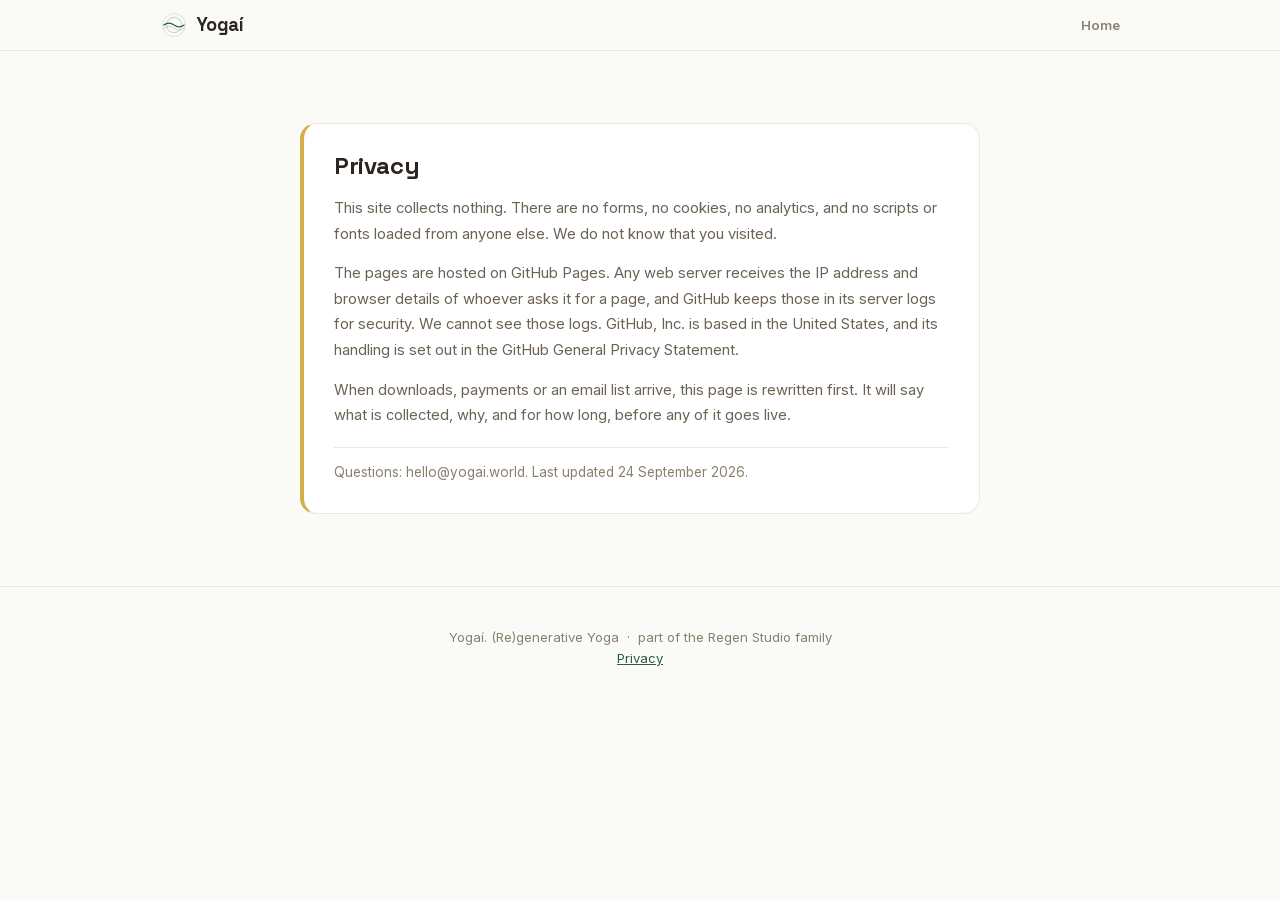
==== commit 15a139c0: "Simple coming-soon page; centre the wave; restore hero spacing The page is now the animation and a s" ====
--- a/privacy.html
+++ b/privacy.html
@@ -5,6 +5,210 @@
 <meta name="viewport" content="width=device-width, initial-scale=1">
 <title>Yogaí: Privacy</title>
 <link rel="stylesheet" href="assets/fonts/fonts.css">
+<style>/**
+ * Yogaí Design Tokens
+ * ====================
+ * Calming, grounded palette. Earthy warmth + serene cool tones.
+ */
+
+:root {
+  --white: #ffffff;
+  --black: #0a0a0a;
+
+  --gray-50: #fafaf9;
+  --gray-100: #f5f5f4;
+  --gray-200: #e7e5e4;
+  --gray-300: #d6d3d1;
+  --gray-400: #a8a29e;
+  --gray-500: #78716c;
+  --gray-600: #57534e;
+  --gray-700: #44403c;
+  --gray-800: #292524;
+  --gray-900: #1c1917;
+  --gray-950: #0c0a09;
+
+  /* Sage green — primary, grounding */
+  --brand-50: #f1f8f4;
+  --brand-100: #ddf0e4;
+  --brand-200: #bde1cb;
+  --brand-300: #90cbaa;
+  --brand-400: #60b083;
+  --brand-500: #3d9468;
+  --brand-600: #2d7853;
+  --brand-700: #265f44;
+  --brand-800: #224c38;
+  --brand-900: #1d3f2f;
+
+  /* Warm terracotta — accent */
+  --accent-50: #fdf4f0;
+  --accent-100: #fbe6dc;
+  --accent-200: #f7ccb8;
+  --accent-300: #f0a888;
+  --accent-400: #e88360;
+  --accent-500: #dc6840;
+  --accent-600: #c5502d;
+  --accent-700: #a43f26;
+  --accent-800: #863525;
+  --accent-900: #6e2f24;
+
+  /* Yoga style colors */
+  --style-hatha: #3d9468;
+  --style-vinyasa: #3b82f6;
+  --style-yin: #8b5cf6;
+  --style-restorative: #ec4899;
+  --style-power: #ef4444;
+  --style-kundalini: #f59e0b;
+  --style-iyengar: #06b6d4;
+  --style-ashtanga: #f97316;
+
+  --error-50: #fef2f2;
+  --error-500: #ef4444;
+  --error-700: #b91c1c;
+  --success-50: #f0fdf4;
+  --success-500: #22c55e;
+  --success-700: #15803d;
+
+  /* Typography */
+  --font-sans: Inter, system-ui, -apple-system, sans-serif;
+  --font-display: Inter, system-ui, sans-serif;
+  --font-mono: ui-monospace, monospace;
+
+  --text-xs: clamp(0.75rem, 0.7rem + 0.15vw, 0.8125rem);
+  --text-sm: clamp(0.8125rem, 0.77rem + 0.2vw, 0.875rem);
+  --text-base: clamp(0.9375rem, 0.875rem + 0.25vw, 1.0625rem);
+  --text-lg: clamp(1.0625rem, 0.975rem + 0.35vw, 1.25rem);
+  --text-xl: clamp(1.25rem, 1.1rem + 0.5vw, 1.5rem);
+  --text-2xl: clamp(1.5rem, 1.25rem + 0.75vw, 2rem);
+  --text-3xl: clamp(1.875rem, 1.5rem + 1.2vw, 2.5rem);
+  --text-4xl: clamp(2.25rem, 1.75rem + 1.5vw, 3.25rem);
+  --text-5xl: clamp(2.75rem, 2rem + 2vw, 4rem);
+
+  --leading-tight: 1.2;
+  --leading-normal: 1.6;
+  --leading-relaxed: 1.75;
+  --tracking-tight: -0.02em;
+  --tracking-normal: 0;
+  --tracking-wide: 0.05em;
+
+  /* Spacing */
+  --space-1: 0.25rem;
+  --space-2: 0.5rem;
+  --space-3: 0.75rem;
+  --space-4: 1rem;
+  --space-5: 1.25rem;
+  --space-6: 1.5rem;
+  --space-8: 2rem;
+  --space-10: 2.5rem;
+  --space-12: 3rem;
+  --space-16: 4rem;
+  --space-20: 5rem;
+  --space-24: 6rem;
+
+  --section-pad: clamp(64px, 8vw, 120px);
+  --container-max: 960px;
+  --container-narrow: 680px;
+
+  /* Borders & Radius */
+  --radius-sm: 0.25rem;
+  --radius-md: 0.5rem;
+  --radius-lg: 0.75rem;
+  --radius-xl: 1rem;
+  --radius-2xl: 1.5rem;
+  --radius-full: 9999px;
+
+  /* Shadows */
+  --shadow-sm: 0 1px 2px rgba(0, 0, 0, 0.05);
+  --shadow-md: 0 4px 6px -1px rgba(0, 0, 0, 0.07), 0 2px 4px -2px rgba(0, 0, 0, 0.05);
+  --shadow-lg: 0 10px 15px -3px rgba(0, 0, 0, 0.08), 0 4px 6px -4px rgba(0, 0, 0, 0.04);
+  --shadow-xl: 0 20px 25px -5px rgba(0, 0, 0, 0.1), 0 8px 10px -6px rgba(0, 0, 0, 0.05);
+
+  /* Transitions */
+  --ease-default: cubic-bezier(0.4, 0, 0.2, 1);
+  --duration-fast: 150ms;
+  --duration-normal: 300ms;
+  --transition: var(--duration-normal) var(--ease-default);
+
+  /* Z-index */
+  --z-base: 0;
+  --z-sticky: 200;
+  --z-overlay: 300;
+  --z-modal: 400;
+  --z-toast: 500;
+}
+
+/* Semantic tokens (light) */
+:root {
+  --color-bg: var(--gray-50);
+  --color-bg-secondary: var(--white);
+  --color-bg-tertiary: var(--gray-100);
+  --color-bg-elevated: var(--white);
+
+  --color-text: var(--gray-900);
+  --color-text-secondary: var(--gray-600);
+  --color-text-muted: var(--gray-400);
+  --color-text-inverse: var(--white);
+
+  --color-brand: var(--brand-600);
+  --color-brand-hover: var(--brand-700);
+  --color-brand-light: var(--brand-50);
+  --color-brand-text: var(--brand-700);
+
+  --color-accent: var(--accent-500);
+  --color-accent-hover: var(--accent-600);
+  --color-accent-light: var(--accent-50);
+
+  --color-border: var(--gray-200);
+  --color-border-hover: var(--gray-300);
+  --color-border-focus: var(--brand-500);
+
+  --color-link: var(--brand-600);
+  --color-link-hover: var(--brand-800);
+  --color-focus-ring: var(--brand-500);
+
+  --color-error: var(--error-500);
+  --color-error-bg: var(--error-50);
+  --color-error-text: var(--error-700);
+  --color-success: var(--success-500);
+  --color-success-bg: var(--success-50);
+  --color-success-text: var(--success-700);
+
+  --shadow-card: var(--shadow-md);
+  --shadow-nav: var(--shadow-sm);
+}
+
+/* Dark mode */
+[data-theme="dark"] {
+  --color-bg: var(--gray-950);
+  --color-bg-secondary: var(--gray-900);
+  --color-bg-tertiary: var(--gray-800);
+  --color-bg-elevated: var(--gray-800);
+
+  --color-text: var(--gray-100);
+  --color-text-secondary: var(--gray-400);
+  --color-text-muted: var(--gray-500);
+
+  --color-brand: var(--brand-400);
+  --color-brand-hover: var(--brand-300);
+  --color-brand-light: var(--brand-900);
+  --color-brand-text: var(--brand-300);
+
+  --color-accent: var(--accent-400);
+  --color-accent-hover: var(--accent-300);
+  --color-accent-light: var(--accent-900);
+
+  --color-border: var(--gray-700);
+  --color-border-hover: var(--gray-600);
+  --color-border-focus: var(--brand-400);
+
+  --color-link: var(--brand-400);
+  --color-link-hover: var(--brand-200);
+
+  --shadow-sm: 0 1px 2px rgba(0, 0, 0, 0.3);
+  --shadow-md: 0 4px 6px -1px rgba(0, 0, 0, 0.4), 0 2px 4px -2px rgba(0, 0, 0, 0.3);
+  --shadow-lg: 0 10px 15px -3px rgba(0, 0, 0, 0.5), 0 4px 6px -4px rgba(0, 0, 0, 0.3);
+  --shadow-xl: 0 20px 25px -5px rgba(0, 0, 0, 0.6), 0 8px 10px -6px rgba(0, 0, 0, 0.4);
+}
+</style>
 <style>
     :root {
       --forest-50: #e8f0eb; --forest-100: #c4dece; --forest-200: #8dbb9e;
@@ -448,6 +652,9 @@
   top: 50%;
   transform: translate(-50%, -50%);
   width: 408px;
+  /* Scale the viewBox with the width. With the height="100" attribute in
+     charge the drawing stayed 272px wide inside a 408px box. */
+  height: auto;
   pointer-events: none;
   z-index: 1;
 }
@@ -820,7 +1027,10 @@
       // reintroduce a jump at the far end of the sweep.
       var segW = 68, offset = -phase;
       var d = 'M' + offset.toFixed(1) + ',' + cy.toFixed(1);
-      for (var i = 0; i < 6; i++) {
+      // Exactly the viewBox width, two periods. It used to draw six segments
+      // (408 units) into a 272-wide viewBox, which ran off the right edge and
+      // put the visible wave's centre right of the rings' centre.
+      for (var i = 0; i * segW < W; i++) {
         var isUp = i % 2 === 0;
         var cpX = offset + i * segW + segW / 2;
         var cpY = isUp ? cy - amp : cy + amp;
@@ -1010,8 +1220,7 @@
 
 <footer class="ftr">
   Yogaí. (Re)generative Yoga &nbsp;·&nbsp; part of the Regen Studio family<br>
-  <a href="privacy.html">Privacy</a> &nbsp;·&nbsp;
-  <a href="exercise-registry.html">Pose guide</a>
+  <a href="privacy.html">Privacy</a>
 </footer>
 </body>
 </html>
